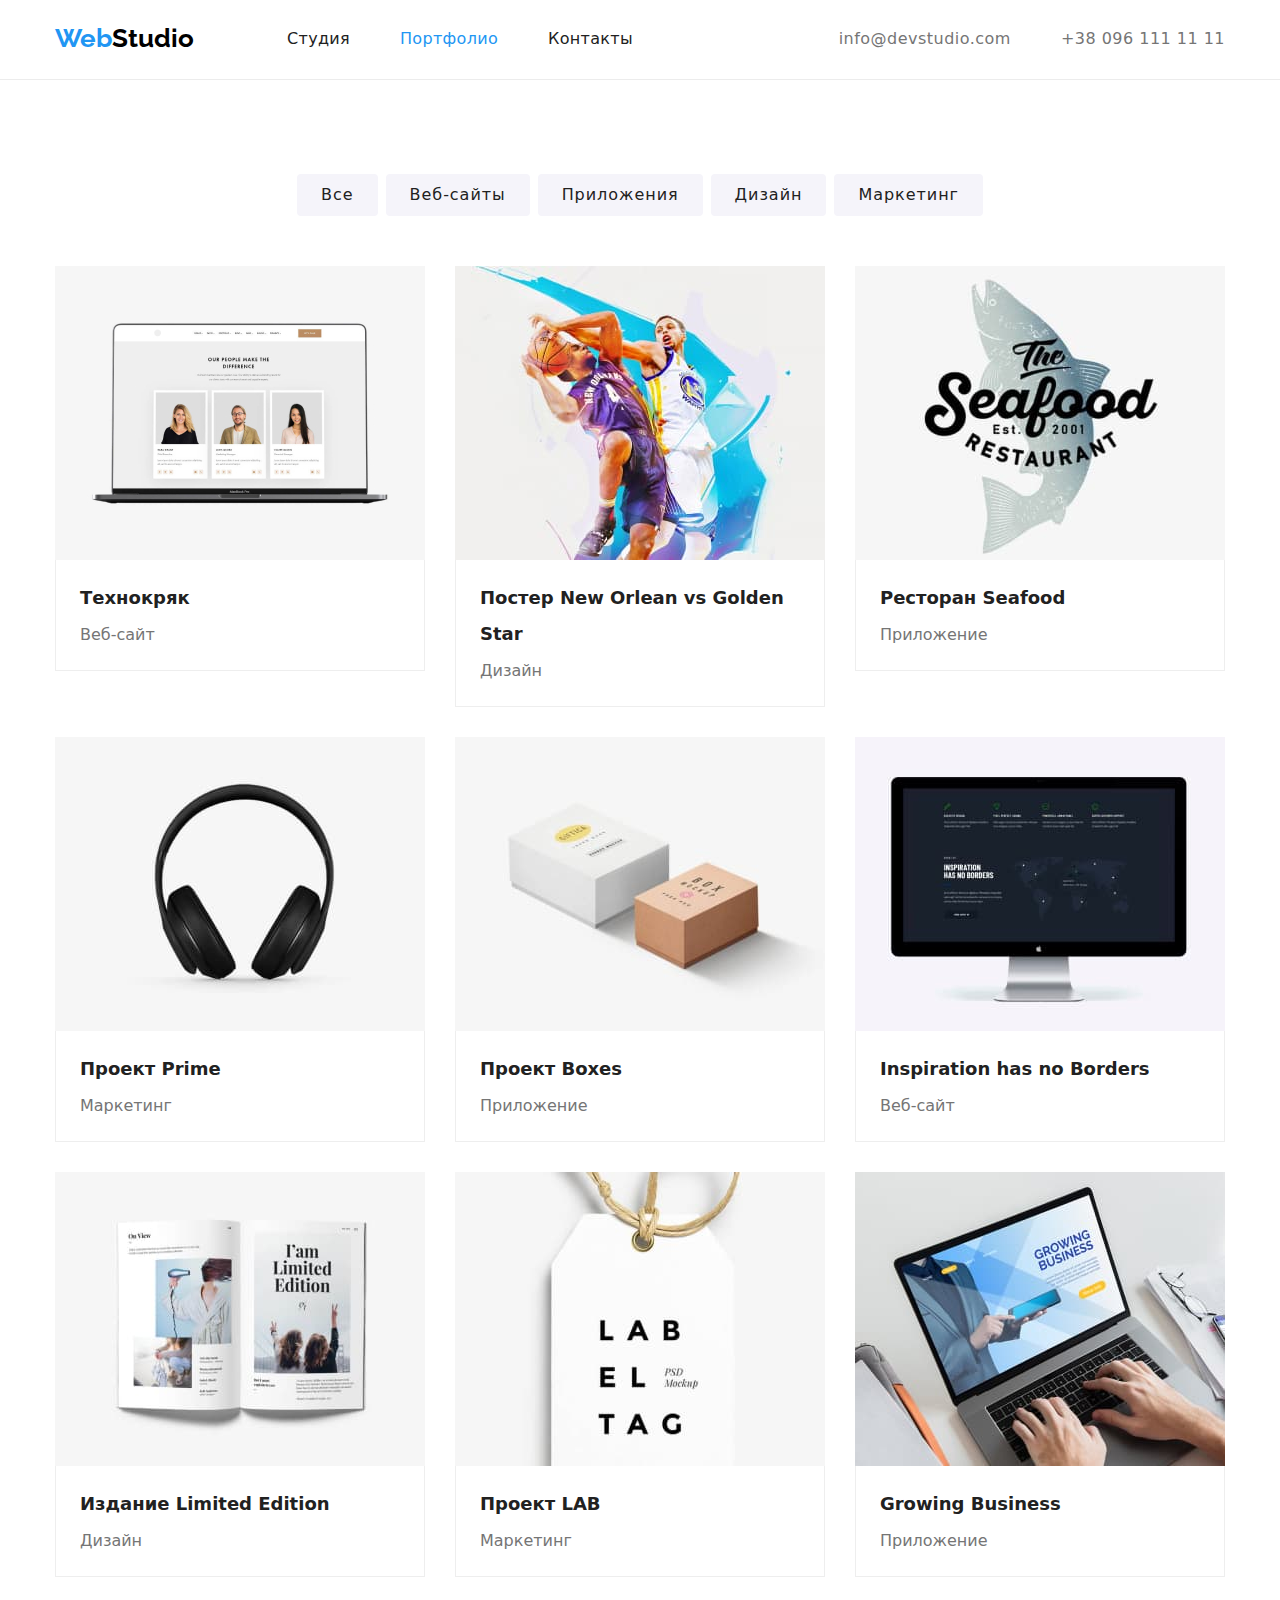
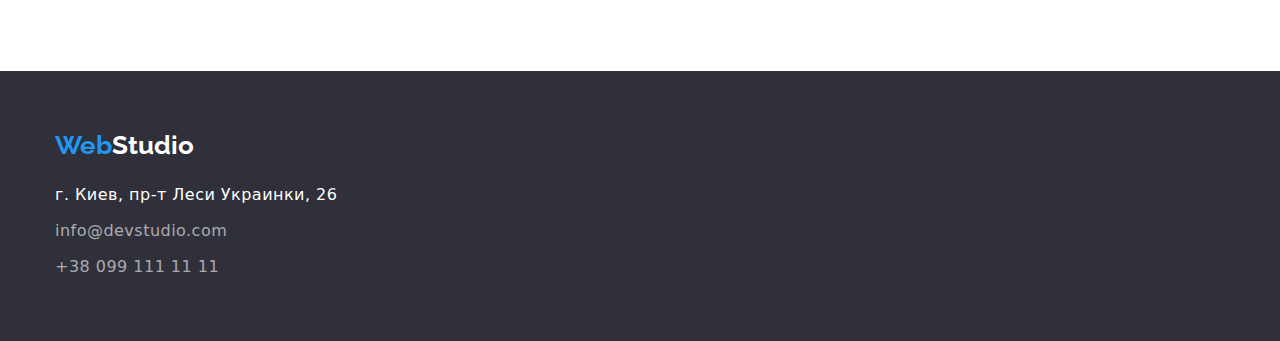
==== portfolio.html @ e512250d "Copy from hw3" ====
<!DOCTYPE html>
<html lang="en">
    <head>
        <meta charset="UTF-8">
        <meta http-equiv="X-UA-Compatible" content="IE=edge">
        <meta name="viewport" content="width=device-width, initial-scale=1.0">
        <title>Document</title>
        <link rel="stylesheet"
            href="https://cdnjs.cloudflare.com/ajax/libs/modern-normalize/1.1.0/modern-normalize.min.css">
        <link rel="preconnect" href="https://fonts.googleapis.com">
        <link rel="preconnect" href="https://fonts.gstatic.com" crossorigin>
        <link
            href="https://fonts.googleapis.com/css2?family=Raleway:wght@700&family=Roboto:wght@400;500;700;900&display=swap"
            rel="stylesheet">
        <link rel="stylesheet" href="./css/styles.css">
    </head>
    <body class="page">

        <header class="header">
            <div class="container header-container">
                <nav class="site-nav header-wrap">
                    <a class="link logo" href=""> <span class="web">Web</span>Studio</a>
                    <ul class="header-list list">
                        <li class="header-item"> <a class="header-link link"
                                href="./index.html">Студия</a></li>
                        <li class="header-item"> <a class="header-link link
                                current-page-link"
                                href=""> Портфолио</a></li>
                        <li class="header-item"> <a class="header-link link"
                                href=""> Контакты</a></li>
                    </ul>
                </nav>
                <ul class="list contacts-nav">
                    <li class="contacts-item"> <a class="contacts-link link"
                            href="mailto:info@devstudio.com">info@devstudio.com</a></li>
                    <li class="contacts-item"> <a class="contacts-link link"
                            href="tel:+380961111111">+38
                            096
                            111 11 11</a></li>
                </ul>
            </div>
        </header>
        <main>
            <section class="section">
                <div class="container">
                    <h1 class="visually-hidden">Проекты</h1>
                    <ul class="list projects-list">
                        <li class="item projects-item">
                            <button type="button" class="button
                                projects-button">Все</button></li>
                        <li class="item projects-item"><button type="button"
                                class="button projects-button">Веб-сайты</button></li>
                        <li class="item projects-item"><button type="button"
                                class="button projects-button">Приложения</button></li>
                        <li class="item projects-item"><button type="button"
                                class="button projects-button"> Дизайн</button></li>
                        <li class="item projects-item"><button type="button"
                                class="button projects-button">Маркетинг</button></li>
                    </ul>
                    <ul class="list projects-wrap">
                        <li class="item projects-item-wrap">
                            <a href="" class="link">
                                <img
                                    src="./images/project1.jpg" alt="Сайт
                                    Технокряк" width="370">
                                <div class="projects-content">
                                    <h2 class="projects-name-link
                                        section-subtitle">Технокряк</h2>
                                    <p class="projects-type-link subtitle-text">Веб-сайт</p>
                                </div>
                            </a>

                        </li>
                        <li class="item projects-item-wrap">
                            <a href="" class="link">
                                <img
                                    src="./images/project2.jpg" alt="Дизайн
                                    Постер
                                    New Orlean vs
                                    Golden Star" width="370">
                                <div class="projects-content">
                                    <h2 class="projects-name-link
                                        section-subtitle">Постер
                                        New Orlean vs
                                        Golden Star</h2>
                                    <p class="projects-type-link subtitle-text">Дизайн</p>
                                </div>
                            </a>
                        </li>
                        <li class="item projects-item-wrap">
                            <a href="" class="link"><img
                                    src="./images/project3.jpg" alt="Ресторан
                                    Seafood" width="370">
                                <div class="projects-content">
                                    <h2 class="projects-name-link
                                        section-subtitle">Ресторан
                                        Seafood</h2>
                                    <p class="projects-type-link subtitle-text">Приложение</p>
                                </div>
                            </a>
                        </li>
                        <li class="item projects-item-wrap">
                            <a href="" class="link"><img
                                    src="./images/project4.jpg" alt="Наушники,
                                    проект Prime" width="370">
                                <div class="projects-content">
                                    <h2 class="projects-name-link
                                        section-subtitle">Проект
                                        Prime</h2>
                                    <p class="projects-type-link subtitle-text">Маркетинг</p>
                                </div>
                            </a>
                        </li>
                        <li class="item projects-item-wrap">
                            <a href="" class="link"><img
                                    src="./images/project5.jpg" alt="Boxes"
                                    width="370">
                                <div class="projects-content">
                                    <h2 class="projects-name-link
                                        section-subtitle">Проект
                                        Boxes</h2>
                                    <p class="projects-type-link subtitle-text">Приложение</p>
                                </div>
                            </a>
                        </li>
                        <li class="item projects-item-wrap">
                            <a href="" class="link">
                                <img
                                    src="./images/project6.jpg" alt="сайт
                                    Inspiration has no
                                    Borders" width="370">
                                <div class="projects-content">
                                    <h2 class="projects-name-link
                                        section-subtitle">Inspiration
                                        has no
                                        Borders</h2>
                                    <p class="projects-type-link subtitle-text">Веб-сайт</p>
                                </div>
                            </a>
                        </li>
                        <li class="item projects-item-wrap">
                            <a href="" class="link">
                                <img
                                    src="./images/project7.jpg" alt="Издание
                                    Limited
                                    Edition" width="370">
                                <div class="projects-content">
                                    <h2 class="projects-name-link
                                        section-subtitle">Издание
                                        Limited
                                        Edition</h2>
                                    <p class="projects-type-link subtitle-text">Дизайн</p>
                                </div>
                            </a>
                        </li>
                        <li class="item projects-item-wrap">
                            <a href="" class="link">
                                <img
                                    src="./images/project8.jpg" alt="Lab El Tag
                                    mock
                                    up" width="370">
                                <div class="projects-content">
                                    <h2 class="projects-name-link
                                        section-subtitle">Проект
                                        LAB</h2>
                                    <p class="projects-type-link subtitle-text">Маркетинг</p>
                                </div>
                            </a>
                        </li>
                        <li class="item projects-item-wrap">
                            <a href="" class="link">
                                <img
                                    src="./images/project9.jpg" alt="Приложение
                                    Growing Business" width="370">
                                <div class="projects-content">
                                    <h2 class="projects-name-link
                                        section-subtitle">Growing
                                        Business</h2>
                                    <p class="projects-type-link subtitle-text">Приложение</p>
                                </div>

                            </a>
                        </li>
                    </ul>
                </div>
            </section>
        </main>
        <footer class="footer">
            <div class="container">
                <a class="logo logo-white" href=""> <span class="web">Web</span>Studio</a>
                <address class="address">
                    <ul class="list footer-list">
                        <li class="address-item"> <a class="link contacts-link
                                address-link"
                                href="https://www.google.com/maps/place/%D0%B1%D1%83%D0%BB.+%D0%9B%D0%B5%D1%81%D0%B8+%D0%A3%D0%BA%D1%80%D0%B0%D0%B8%D0%BD%D0%BA%D0%B8,+26,+%D0%9A%D0%B8%D0%B5%D0%B2,+02000/@50.4265807,30.5361971,17z/data=!3m1!4b1!4m5!3m4!1s0x40d4cf0e033ecbe9:0x57a4dffefec77da0!8m2!3d50.4265807!4d30.5383859">г.
                                Киев,
                                пр-т Леси
                                Украинки, 26</a></li>
                        <li class="address-item"><a class="contacts-link-white
                                contacts-link link"
                                href="mailto:info@devstudio.com">info@devstudio.com</a></li>
                        <li><a class="contacts-link-white
                                contacts-link link"
                                href="tel:+380991111111">+38
                                099 111
                                11 11</a></li>
                    </ul>
                </address>
            </div>
        </footer>
    </body>
</html>
---- css/styles.css ----
/* осовной цвет текста #212121;
    акцент #2196F3;
    цвет текста-2  #757575;
    белый #FFFFFF;
 */
:root {
  --primary-text-color: #212121;
  --secondary-text-color: #757575;
  --btn-color: #ffffff;
  --accent-color: #2196f3;
  --background-section-color: #2f303a;
}

.body {
  font-family: "Roboto", sans-serif;
  letter-spacing: 0.03em;
  font-size: 14px;
  color: var(--primary-text-color);
}

p,
h1,
h2,
h3,
h4,
h5,
h6 {
  margin: 0;
}

ul,
p {
  margin: 0;
  padding: 0;
}

img {
  display: block;
}

.container {
  width: 1200px;
  padding-right: 15px;
  padding-left: 15px;
  margin: 0 auto;
}

.list {
  list-style: none;
}

.link {
  text-decoration: none;
}

.button {
  padding: 10px 32px;

  color: var(--btn-color);
  background-color: var(--accent-color);
  border-color: transparent;
  border-radius: 4px;
  font-family: inherit;
  font-weight: 700;
  font-size: 16px;
  line-height: 1.87;
  letter-spacing: 0.06em;
  cursor: pointer;
}

.button:hover,
.button:focus {
  color: #188ce8;
  background-color: #fff;
  box-shadow: 0px 4px 4px rgba(0, 0, 0, 0.15);
}

.visually-hidden {
  position: absolute;
  white-space: nowrap;
  width: 1px;
  height: 1px;
  overflow: hidden;
  border: 0;
  padding: 0;
  clip: rect(0 0 0 0);
  clip-path: inset(50%);
  margin: -1px;
}

/* HEADER */
.header {
  padding-top: 24px;
  padding-bottom: 25px;

  border-bottom: 1px solid #ececec;
}

.header-container {
  display: flex;
  align-items: center;
}

.header-wrap {
  display: flex;
  align-items: center;
}

.header-list {
  display: flex;
}
.header-item:not(:last-child) {
  margin-right: 50px;
}

/* Logo */
.logo {
  margin-right: 93px;

  color: #000000;
  font-family: Raleway, sans-serif;
  font-weight: 700;
  font-size: 26px;
}

.web {
  color: var(--accent-color);
}

/* Site Nav */
.site-nav {
  display: flex;
  align-items: center;
}

.header-link {
  color: var(--primary-text-color);
  font-weight: 500;
  line-height: 1.14;
  letter-spacing: 0.02em;
}

.header-link:hover,
.header-link:focus {
  color: var(--accent-color);
}

/* Contacts Nav */
.contacts-nav {
  display: flex;
  margin-left: auto;
}

.contacts-link {
  color: var(--secondary-text-color);
  font-weight: 500;
  line-height: 1.71;
  letter-spacing: 0.03em;
}

.contacts-item + .contacts-item {
  margin-left: 50px;
}

.contacts-link:hover,
.contacts-link:focus {
  color: var(--accent-color);
}

/* Hero */
.hero {
  padding-top: 200px;
  padding-bottom: 200px;

  background-color: var(--background-section-color);
  text-align: center;
}

.hero-title {
  width: 696px;
  margin-left: auto;
  margin-right: auto;
  margin-bottom: 30px;

  color: #ffffff;
  font-weight: 900;
  font-size: 44px;
  line-height: 1.36;
  text-align: center;
  letter-spacing: 0.06em;
  text-transform: uppercase;
}

.hero-btn {
  padding-top: 30px;
}

/* section */
.section {
  padding-bottom: 94px;
  padding-top: 94px;
}

.section-title {
  font-weight: 700;
  font-size: 36px;
  line-height: 1.16;
  text-align: center;
}

.section-subtitle {
  margin-bottom: 10px;

  font-weight: 700;
  line-height: 1.16;
}
.subtitle-text {
  font-size: 14px;
  line-height: 1.71;
  color: var(--secondary-text-color);
}

/* FEATURES */
.features {
  padding-top: 0;
}

.features-title {
  margin-bottom: 50px;
}

.features-wrap {
  display: flex;
}

.features-item {
  width: calc((100% - 90px) / 3);
}

.features-item:not(:last-child) {
  margin-right: 30px;
}

/* ADVANTAGES */

.advantages-descr {
  font-size: 14px;
  text-transform: uppercase;
}

.advantages-list {
  display: flex;
}

.advantages-item {
  width: calc((100% - 120px) / 4);
}

.advantages-item:not(:last-child) {
  margin-right: 30px;
}

/* TEAM */

.team {
  background-color: #f5f4fa;
}
.team-wrap {
  display: flex;
}

.team-item {
  width: calc((100% - 120px) / 4);
}

.team-item:not(:last-child) {
  margin-right: 30px;
}

.team-title {
  margin-bottom: 50px;
}

.team-container {
  padding-top: 30px;
  padding-bottom: 30px;

  background-color: #fff;
  text-align: center;
  box-shadow: 0px 1px 3px rgba(0, 0, 0, 0.12), 0px 1px 1px rgba(0, 0, 0, 0.14),
    0px 2px 1px rgba(0, 0, 0, 0.2);
  border-radius: 0px 0px 4px 4px;
}

.team-member-name {
  font-size: 16px;
}

.team-member-pos {
  font-size: 16px;
}

/* Footer */
.footer {
  padding-top: 60px;
  padding-bottom: 60px;

  background-color: var(--background-section-color);
  color: #ffffff;
}

.logo-white {
  display: inline-block;
  margin-bottom: 20px;
  margin-right: 0;

  color: #ffffff;
  text-decoration: none;
}

.address {
  font-style: normal;
}
.address-link {
  color: #ffffff;
}

.contacts-link-white {
  color: rgba(255, 255, 255, 0.6);
}

.address-item {
  margin-bottom: 9px;
}

/* Projects */
.current-page-link {
  color: var(--accent-color);
}

.projects-list {
  display: flex;
  justify-content: center;
  margin-bottom: 50px;
}

.projects-item + .projects-item {
  margin-left: 8px;
}

.projects-button {
  padding: 6px 22px;

  background-color: #f5f4fa;
  color: var(--primary-text-color);
  font-weight: 500;
  line-height: 1.63;
  border-radius: 4px;
}

.projects-button:hover,
.projects-button:focus {
  background-color: var(--accent-color);
  color: var(--btn-color);
}

.projects-name-link {
  margin-bottom: 4px;

  font-size: 18px;
  line-height: 2;
  color: var(--primary-text-color);
}

.projects-type-link {
  font-size: 16px;
  line-height: 1.87;
  color: var(--secondary-text-color);
}

.projects-wrap {
  display: flex;
  flex-wrap: wrap;
  margin: -15px;
}

.projects-item-wrap {
  width: calc((100% - 90px) / 3);
  margin: 15px;
}

.projects-content {
  padding: 20px 24px;

  border: 1px solid #eeeeee;
  border-top: none;
}
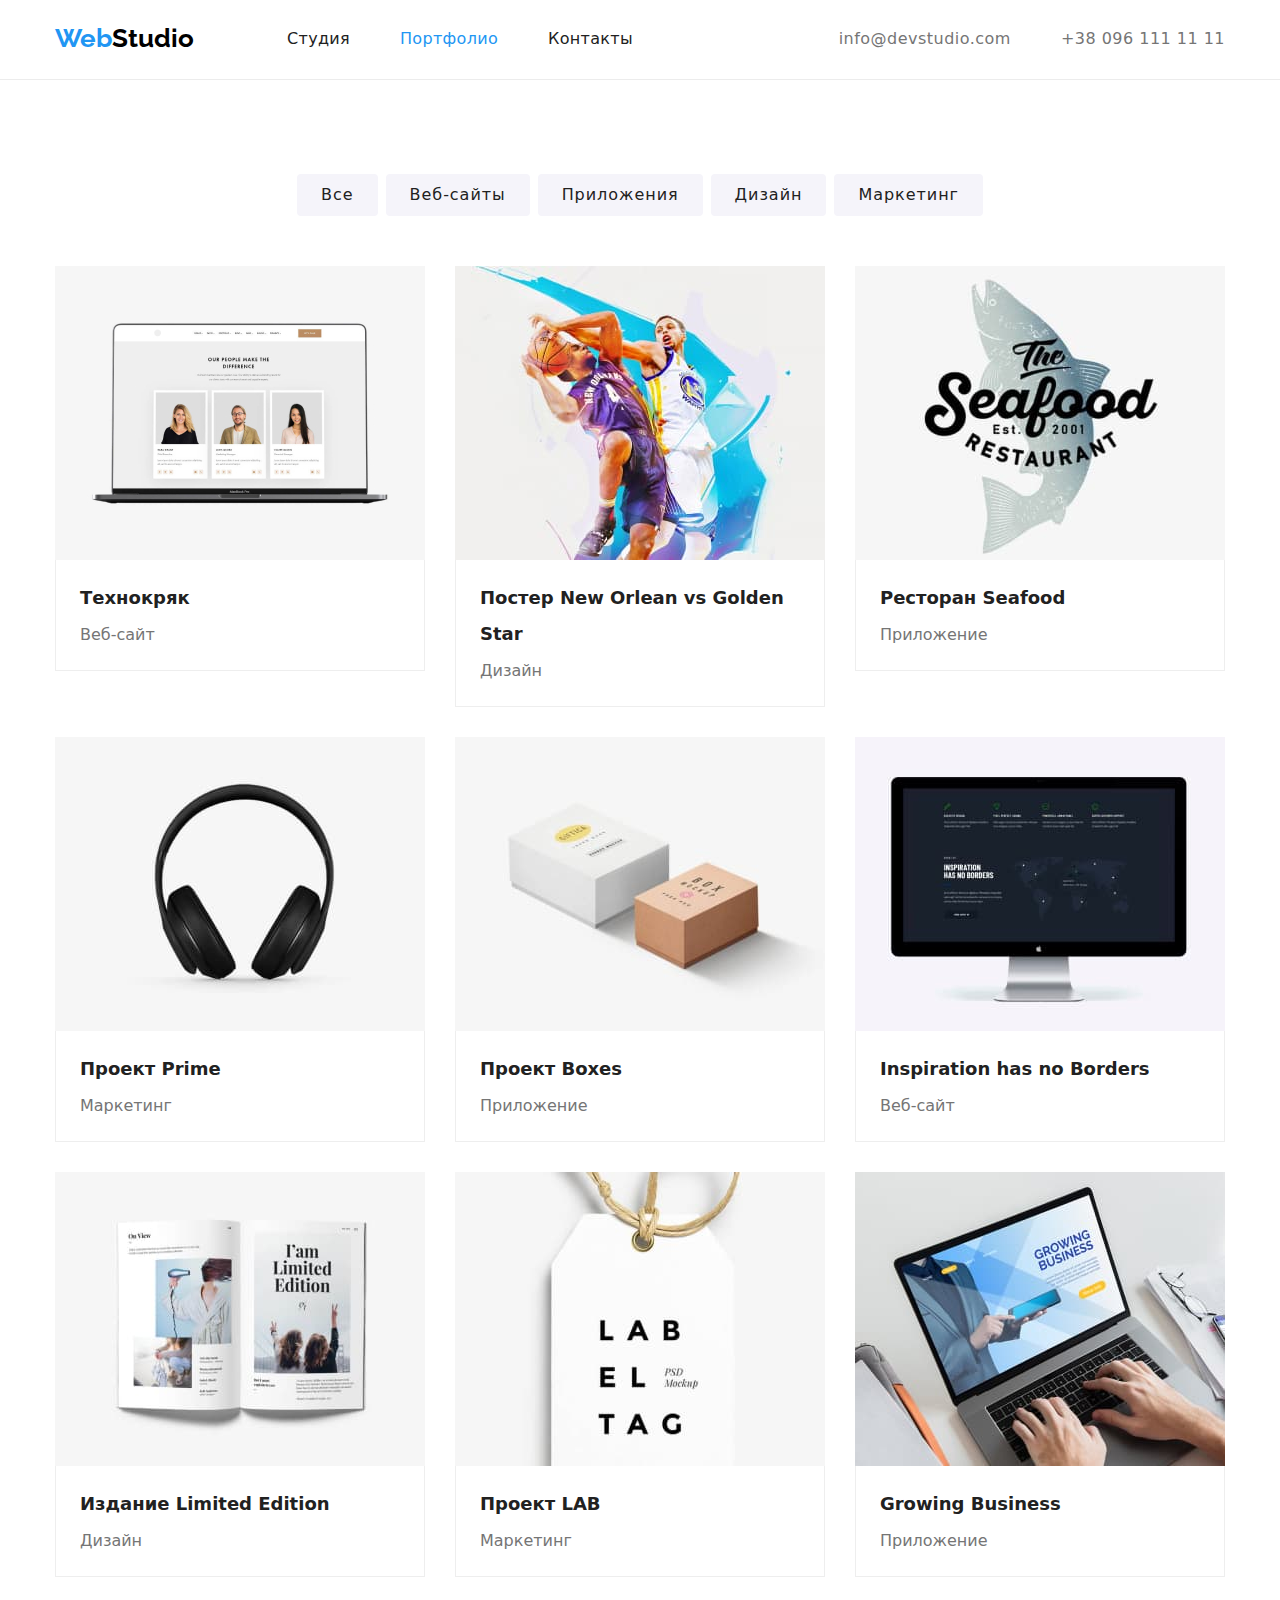
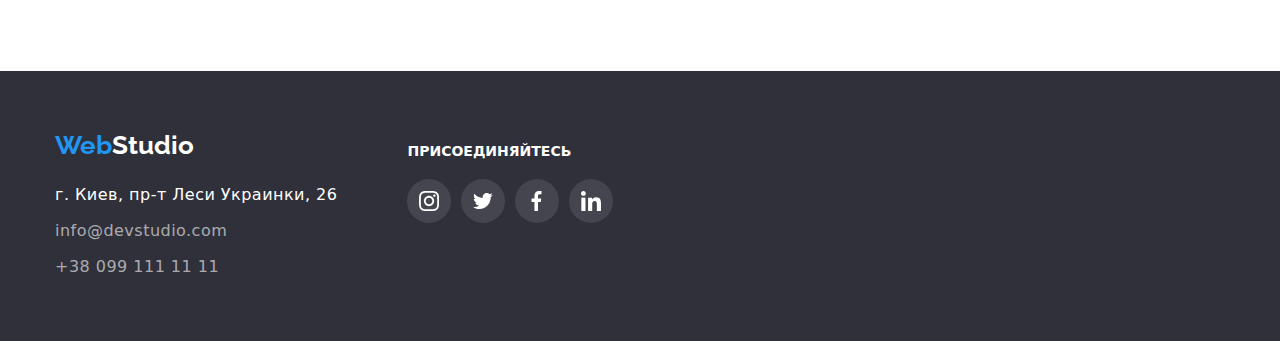
==== commit 4319d52a: "background color (hero), some svg added" ====
--- a/portfolio.html
+++ b/portfolio.html
@@ -186,7 +186,8 @@
             </section>
         </main>
         <footer class="footer">
-            <div class="container">
+            <div class="container footer-wrap">
+                <div class="contact-us-footer">
                 <a class="logo logo-white" href=""> <span class="web">Web</span>Studio</a>
                 <address class="address">
                     <ul class="list footer-list">
@@ -206,6 +207,48 @@
                                 11 11</a></li>
                     </ul>
                 </address>
+                </div>
+                <div class="join-us">
+                    <h2 class="join-us-title">присоединяйтесь</h2>
+                    <ul class="list footer-social-list">
+                        <li class="item footer-social-item"> <a class="link
+                                join-us-link"
+                                href="https://www.instagram.com">
+                                <svg class="footer-social-icon" width="20"
+                                    height="20">
+                                    <use
+                                        href="./images/icons.svg#icon-instagram-icon"></use>
+                                </svg>
+                            </a></li>
+                        <li class="item footer-social-item"> <a class="link
+                                join-us-link"
+                                href="https://www.twitter.com">
+                                <svg class="footer-social-icon" width="20"
+                                    height="20">
+                                    <use
+                                        href="./images/icons.svg#icon-twitter-icon"></use>
+                                </svg>
+                            </a></li>
+                        <li class="item footer-social-item"> <a class="link
+                            join-us-link"
+                            href="https://www.facebook.com">
+                            <svg class="footer-social-icon" width="20"
+                                height="20">
+                                <use
+                                    href="./images/icons.svg#icon-facebook-footer"></use>
+                            </svg>
+                        </a></a></li>
+                        <li class="item footer-social-item"> <a class="link
+                            join-us-link"
+                            href="https://www.linkedin.com">
+                            <svg class="footer-social-icon" width="20"
+                                height="20">
+                                <use
+                                    href="./images/icons.svg#icon-linkedin-icon"></use>
+                            </svg>
+                        </a></li>
+                    </ul>
+                </div>
             </div>
         </footer>
     </body>
--- a/css/styles.css
+++ b/css/styles.css
@@ -171,8 +171,21 @@
 .hero {
   padding-top: 200px;
   padding-bottom: 200px;
-
-  background-color: var(--background-section-color);
+  max-width: 1600px;
+  height: 600px;
+  margin-right: auto;
+  margin-left: auto;
+
+  background-image: linear-gradient(
+      to right,
+      rgba(47, 48, 58, 0.4),
+      rgba(47, 48, 58, 0.4)
+    ),
+    url(../images/hero-img.jpg);
+  background-size: cover;
+  background-position: center;
+  background-repeat: no-repeat;
+
   text-align: center;
 }
 
@@ -220,6 +233,50 @@
   color: var(--secondary-text-color);
 }
 
+/* ADVANTAGES */
+
+.advantages-descr {
+  font-size: 14px;
+  text-transform: uppercase;
+}
+
+.advantages-list {
+  display: flex;
+}
+
+.advantages-item {
+  width: calc((100% - 60px) / 3);
+}
+
+.advantages-item:not(:last-child) {
+  margin-right: 30px;
+}
+
+.advantages-item::before {
+  display: inline-block;
+  content: "";
+  width: 270px;
+  height: 120px;
+  border-radius: 4px;
+  background-color: #f5f4fa;
+  background-position: center;
+  background-repeat: no-repeat;
+  margin-bottom: 30px;
+}
+.advantages-item:nth-child(1)::before {
+  background-image: url(../images/advantages1.png);
+}
+
+.advantages-item:nth-child(2)::before {
+  background-image: url(../images/advantages2.png);
+}
+.advantages-item:nth-child(3)::before {
+  background-image: url(../images/advantages3.png);
+}
+.advantages-item:nth-child(4)::before {
+  background-image: url(../images/advantages4.png);
+}
+
 /* FEATURES */
 .features {
   padding-top: 0;
@@ -234,32 +291,13 @@
 }
 
 .features-item {
-  width: calc((100% - 90px) / 3);
+  width: calc((100% - 60px) / 3);
 }
 
 .features-item:not(:last-child) {
   margin-right: 30px;
 }
 
-/* ADVANTAGES */
-
-.advantages-descr {
-  font-size: 14px;
-  text-transform: uppercase;
-}
-
-.advantages-list {
-  display: flex;
-}
-
-.advantages-item {
-  width: calc((100% - 120px) / 4);
-}
-
-.advantages-item:not(:last-child) {
-  margin-right: 30px;
-}
-
 /* TEAM */
 
 .team {
@@ -270,7 +308,7 @@
 }
 
 .team-item {
-  width: calc((100% - 120px) / 4);
+  width: calc((100% - 90px) / 4);
 }
 
 .team-item:not(:last-child) {
@@ -333,6 +371,82 @@
   margin-bottom: 9px;
 }
 
+.join-us-title {
+  padding-top: 12px;
+  margin-bottom: 20px;
+
+  text-transform: uppercase;
+  color: #ffffff;
+  font-size: 14px;
+  font-weight: 700;
+}
+
+.footer-social-list {
+    display: flex;
+    justify-content: center;
+}
+
+.join-us-link {
+    display: flex;
+    justify-content: center;
+    align-items: center;
+
+    width: 44px;
+    height: 44px;
+    background-color: rgba(255, 255, 255, 0.1);
+    border-radius: 50%;
+}
+
+.footer-social-item + .footer-social-item {
+  margin-left: 10px;
+}
+
+.footer-social-icon {
+    fill: #ffffff;
+}
+
+
+
+/* .footer-social-item:nth-child(1) {
+  background-image: url(../images/instagram-footer.png);
+  background-repeat: no-repeat;
+  background-position: center;
+}
+.footer-social-item:nth-child(2) {
+  background-image: url(../images/twitter-footer.png);
+  background-repeat: no-repeat;
+  background-position: center;
+}
+.footer-social-item:nth-child(3) {
+  background-image: url(../images/facebook-footer.png);
+  background-repeat: no-repeat;
+  background-position: center;
+}
+.footer-social-item:nth-child(4) {
+  margin-right: 0;
+
+  background-image: url(../images/linkedin-footer.png);
+  background-repeat: no-repeat;
+  background-position: center;
+}
+
+.footer-social-item:hover,
+.footer-social-item:focus {
+  background-color: var(--accent-color);
+} */
+
+.footer-wrap {
+  display: flex;
+}
+
+.contact-us-footer {
+  margin-right: 70px;
+}
+
+.join-us-link {
+  cursor: pointer;
+}
+
 /* Projects */
 .current-page-link {
   color: var(--accent-color);
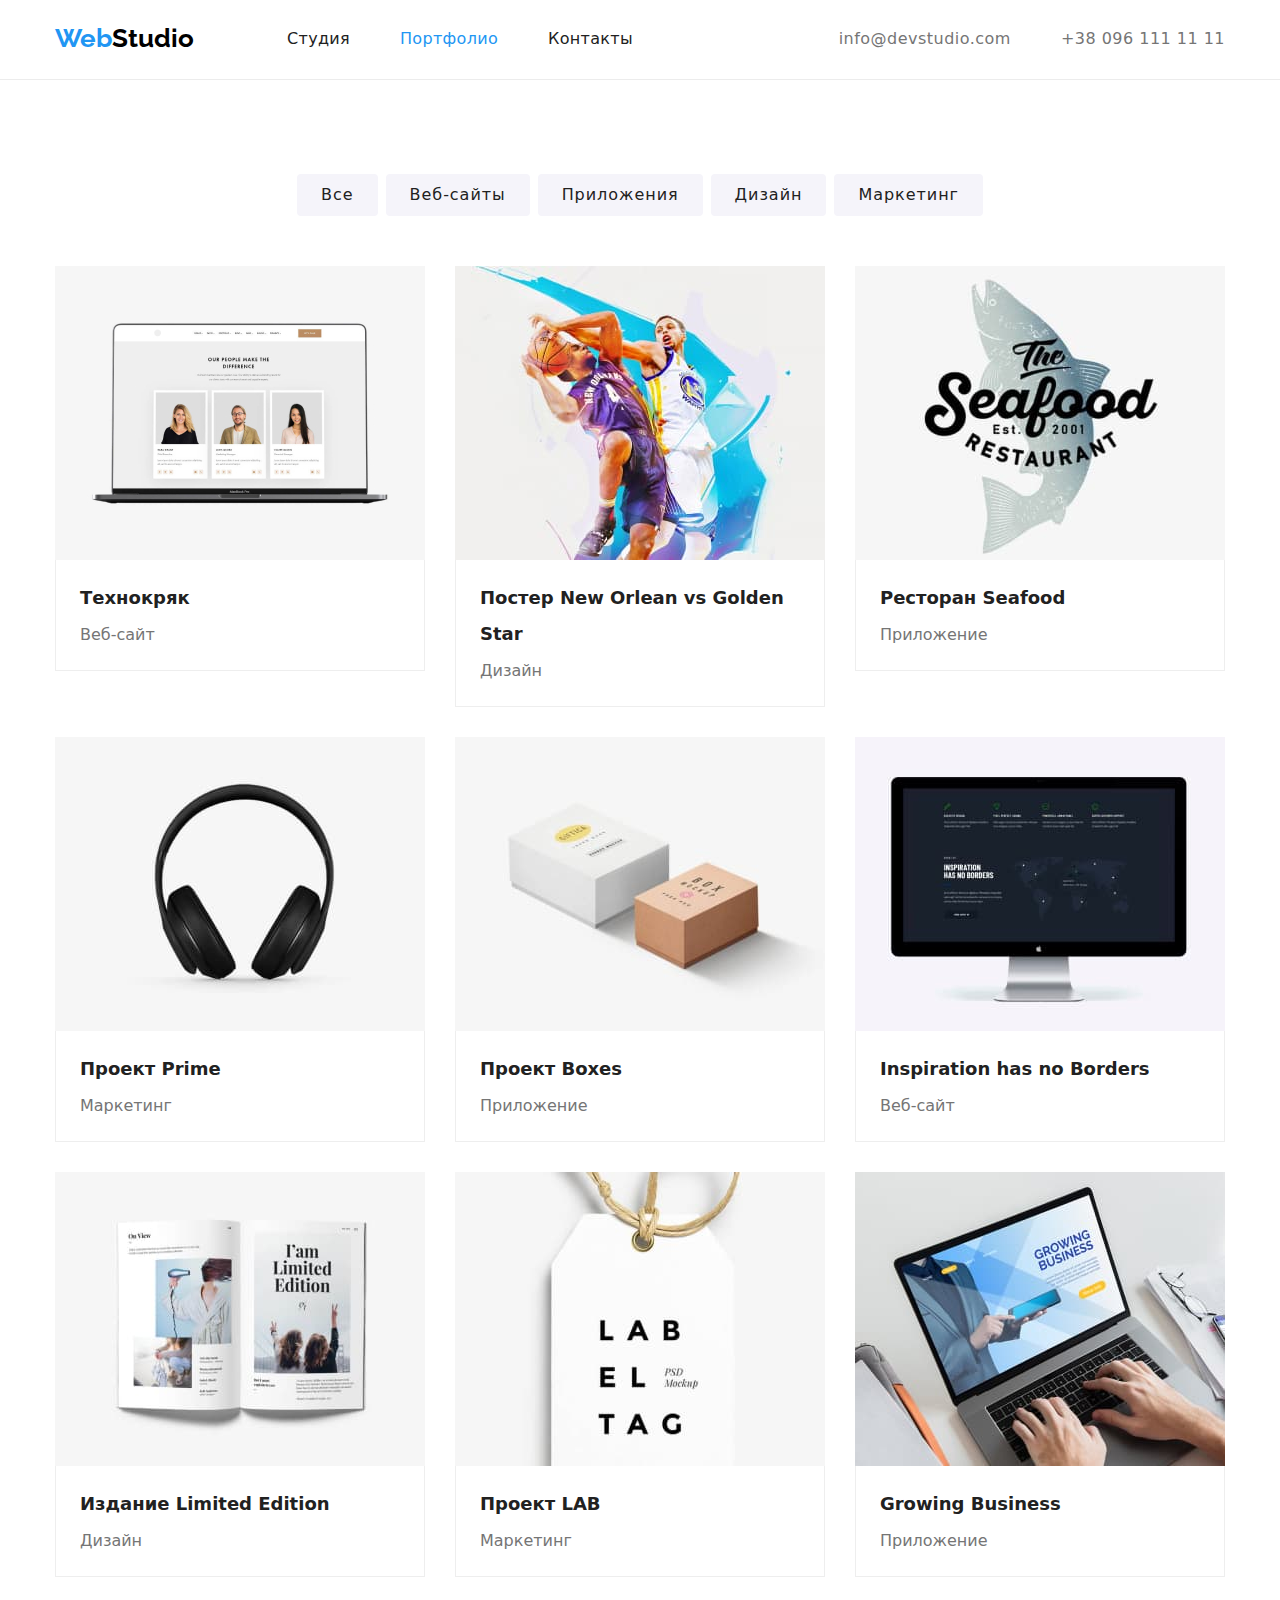
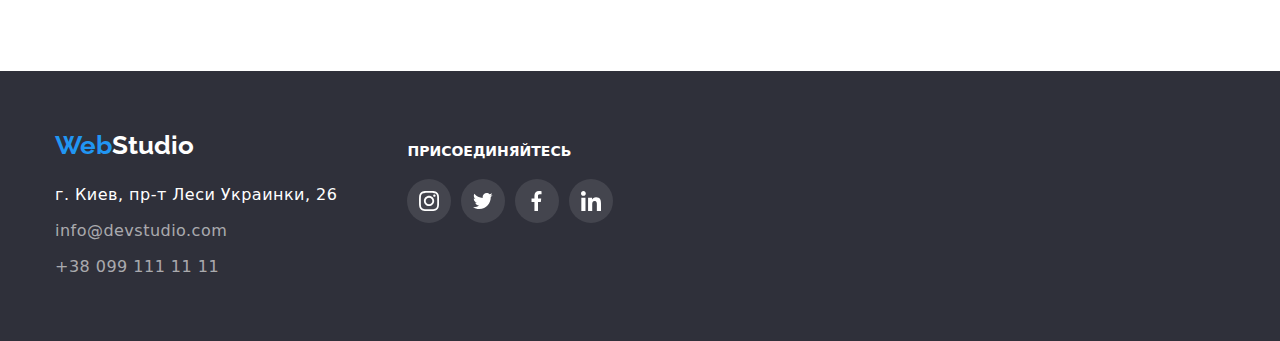
==== commit 7c16ada2: "final project" ====
--- a/portfolio.html
+++ b/portfolio.html
@@ -235,7 +235,7 @@
                             <svg class="footer-social-icon" width="20"
                                 height="20">
                                 <use
-                                    href="./images/icons.svg#icon-facebook-footer"></use>
+                                    href="./images/icons.svg#icon-facebook-icon"></use>
                             </svg>
                         </a></a></li>
                         <li class="item footer-social-item"> <a class="link
--- a/css/styles.css
+++ b/css/styles.css
@@ -152,6 +152,9 @@
 }
 
 .contacts-link {
+  display: flex;
+  align-items: center;
+
   color: var(--secondary-text-color);
   font-weight: 500;
   line-height: 1.71;
@@ -165,6 +168,11 @@
 .contacts-link:hover,
 .contacts-link:focus {
   color: var(--accent-color);
+}
+
+.contacts-icon {
+    margin-right: 10px;
+    fill: currentColor;
 }
 
 /* Hero */
@@ -219,6 +227,7 @@
   font-size: 36px;
   line-height: 1.16;
   text-align: center;
+  margin-bottom: 50px;
 }
 
 .section-subtitle {
@@ -252,29 +261,15 @@
   margin-right: 30px;
 }
 
-.advantages-item::before {
-  display: inline-block;
-  content: "";
-  width: 270px;
-  height: 120px;
-  border-radius: 4px;
-  background-color: #f5f4fa;
-  background-position: center;
-  background-repeat: no-repeat;
-  margin-bottom: 30px;
-}
-.advantages-item:nth-child(1)::before {
-  background-image: url(../images/advantages1.png);
-}
-
-.advantages-item:nth-child(2)::before {
-  background-image: url(../images/advantages2.png);
-}
-.advantages-item:nth-child(3)::before {
-  background-image: url(../images/advantages3.png);
-}
-.advantages-item:nth-child(4)::before {
-  background-image: url(../images/advantages4.png);
+.advantages-wrap {
+    width: 270px;
+    height: 120px;
+    background-color: #F5F4FA;
+    border-radius: 4px;
+    display: flex;
+    justify-content: center;
+    align-items: center;
+    margin-bottom: 30px;
 }
 
 /* FEATURES */
@@ -282,10 +277,6 @@
   padding-top: 0;
 }
 
-.features-title {
-  margin-bottom: 50px;
-}
-
 .features-wrap {
   display: flex;
 }
@@ -313,10 +304,6 @@
 
 .team-item:not(:last-child) {
   margin-right: 30px;
-}
-
-.team-title {
-  margin-bottom: 50px;
 }
 
 .team-container {
@@ -338,6 +325,70 @@
   font-size: 16px;
 }
 
+.team-social-list {
+    display: flex;
+    justify-content: center;
+    align-items: center;
+    margin-top: 16px;
+}
+
+.team-social-link {
+    display: flex;
+    justify-content: center;
+    align-items: center;
+    width: 44px;
+    height: 44px;
+    border-radius: 50%;
+    background-color: #ffffff;
+}  
+.team-social-link:hover, .team-social-link:focus {
+background-color: var(--accent-color);
+}
+
+.team-social-link:hover .team-social-icon, .team-social-link:focus .team-social-icon {
+    fill: #fff;  
+}
+
+.team-social-item + .team-social-item {
+    margin-left: 10px;
+}
+
+.team-social-icon {
+    fill:#AFB1B8;
+}
+
+/* OUR CLIENTS */
+.our-clients-list {
+    display: flex;
+    justify-content: center;
+}
+.our-clients-link {
+    display: flex;
+    justify-content: center;
+    align-items: center;
+    width: 170px;
+    height: 92px;
+    border: 1px solid #AFB1B8;
+    border-radius: 4px;
+}
+
+.our-clients-link:hover,
+.our-clients-link:focus {
+    border: 1px solid var(--accent-color);
+}
+.our-clients-item + .our-clients-item {
+    margin-left: 30px;
+}
+
+.our-clients-icon {
+    fill: #AFB1B8;
+}
+
+.our-clients-icon:hover, 
+.our-clients-icon:focus {
+    fill: var(--accent-color);
+}
+
 /* Footer */
 .footer {
   padding-top: 60px;
@@ -404,36 +455,6 @@
 .footer-social-icon {
     fill: #ffffff;
 }
-
-
-
-/* .footer-social-item:nth-child(1) {
-  background-image: url(../images/instagram-footer.png);
-  background-repeat: no-repeat;
-  background-position: center;
-}
-.footer-social-item:nth-child(2) {
-  background-image: url(../images/twitter-footer.png);
-  background-repeat: no-repeat;
-  background-position: center;
-}
-.footer-social-item:nth-child(3) {
-  background-image: url(../images/facebook-footer.png);
-  background-repeat: no-repeat;
-  background-position: center;
-}
-.footer-social-item:nth-child(4) {
-  margin-right: 0;
-
-  background-image: url(../images/linkedin-footer.png);
-  background-repeat: no-repeat;
-  background-position: center;
-}
-
-.footer-social-item:hover,
-.footer-social-item:focus {
-  background-color: var(--accent-color);
-} */
 
 .footer-wrap {
   display: flex;
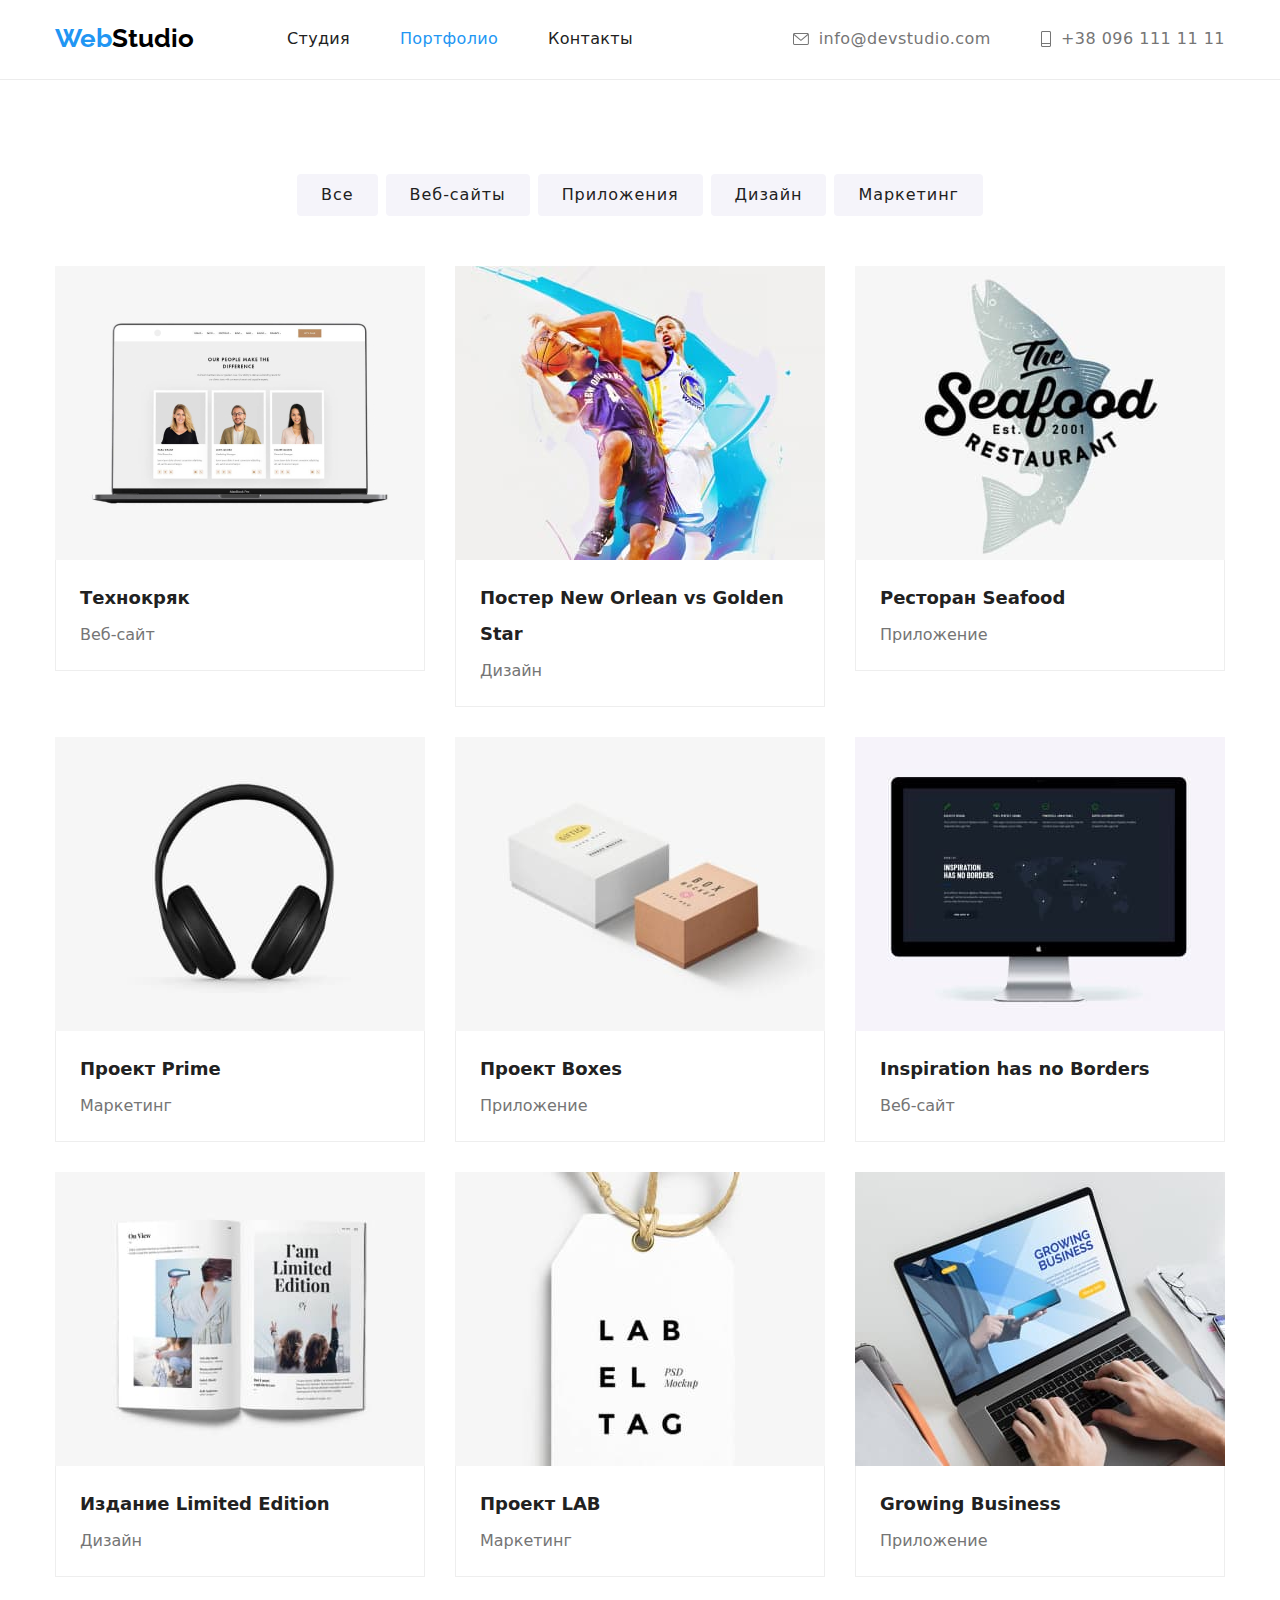
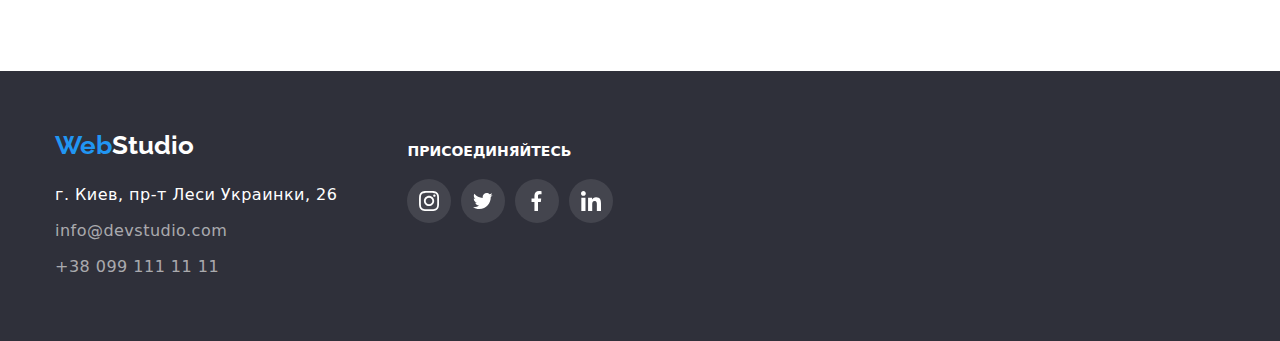
==== commit 211d2fe6: "last changes in portfolio" ====
--- a/portfolio.html
+++ b/portfolio.html
@@ -23,20 +23,29 @@
                     <ul class="header-list list">
                         <li class="header-item"> <a class="header-link link"
                                 href="./index.html">Студия</a></li>
-                        <li class="header-item"> <a class="header-link link
-                                current-page-link"
-                                href=""> Портфолио</a></li>
+                        <li class="header-item"> <a class="header-link link current-page-link"
+                                href="./portfolio.html"> Портфолио</a></li>
                         <li class="header-item"> <a class="header-link link"
                                 href=""> Контакты</a></li>
                     </ul>
                 </nav>
                 <ul class="list contacts-nav">
                     <li class="contacts-item"> <a class="contacts-link link"
-                            href="mailto:info@devstudio.com">info@devstudio.com</a></li>
+                            href="mailto:info@devstudio.com">
+                            <svg class="contacts-icon" width="16" height="12">
+                                <use href="./images/icons.svg#icon-envelope"></use>
+                            </svg>
+                            <span>info@devstudio.com</span>
+                        </a></li>
                     <li class="contacts-item"> <a class="contacts-link link"
-                            href="tel:+380961111111">+38
-                            096
-                            111 11 11</a></li>
+                            href="tel:+380961111111">
+                            <svg class="contacts-icon" width="10" height="16">
+                                <use href="./images/icons.svg#icon-phone"></use>
+                            </svg>
+                            <span>+38
+                                096
+                                111 11 11</span>
+                        </a></li>
                 </ul>
             </div>
         </header>
--- a/css/styles.css
+++ b/css/styles.css
@@ -184,6 +184,7 @@
   margin-right: auto;
   margin-left: auto;
 
+ background-color: gray;
   background-image: linear-gradient(
       to right,
       rgba(47, 48, 58, 0.4),
@@ -448,6 +449,10 @@
     border-radius: 50%;
 }
 
+.join-us-link:hover, .join-us-link:focus {
+    background-color: var(--accent-color);
+}
+
 .footer-social-item + .footer-social-item {
   margin-left: 10px;
 }
@@ -462,10 +467,6 @@
 
 .contact-us-footer {
   margin-right: 70px;
-}
-
-.join-us-link {
-  cursor: pointer;
 }
 
 /* Projects */
@@ -524,9 +525,15 @@
   margin: 15px;
 }
 
+.projects-item-wrap:hover, .projects-item-wrap:focus {
+    box-shadow: 0px 1px 1px rgba(0, 0, 0, 0.12), 0px 4px 4px rgba(0, 0, 0, 0.06), 1px 4px 6px rgba(0, 0, 0, 0.16);
+}
+
 .projects-content {
   padding: 20px 24px;
 
   border: 1px solid #eeeeee;
   border-top: none;
 }
+
+
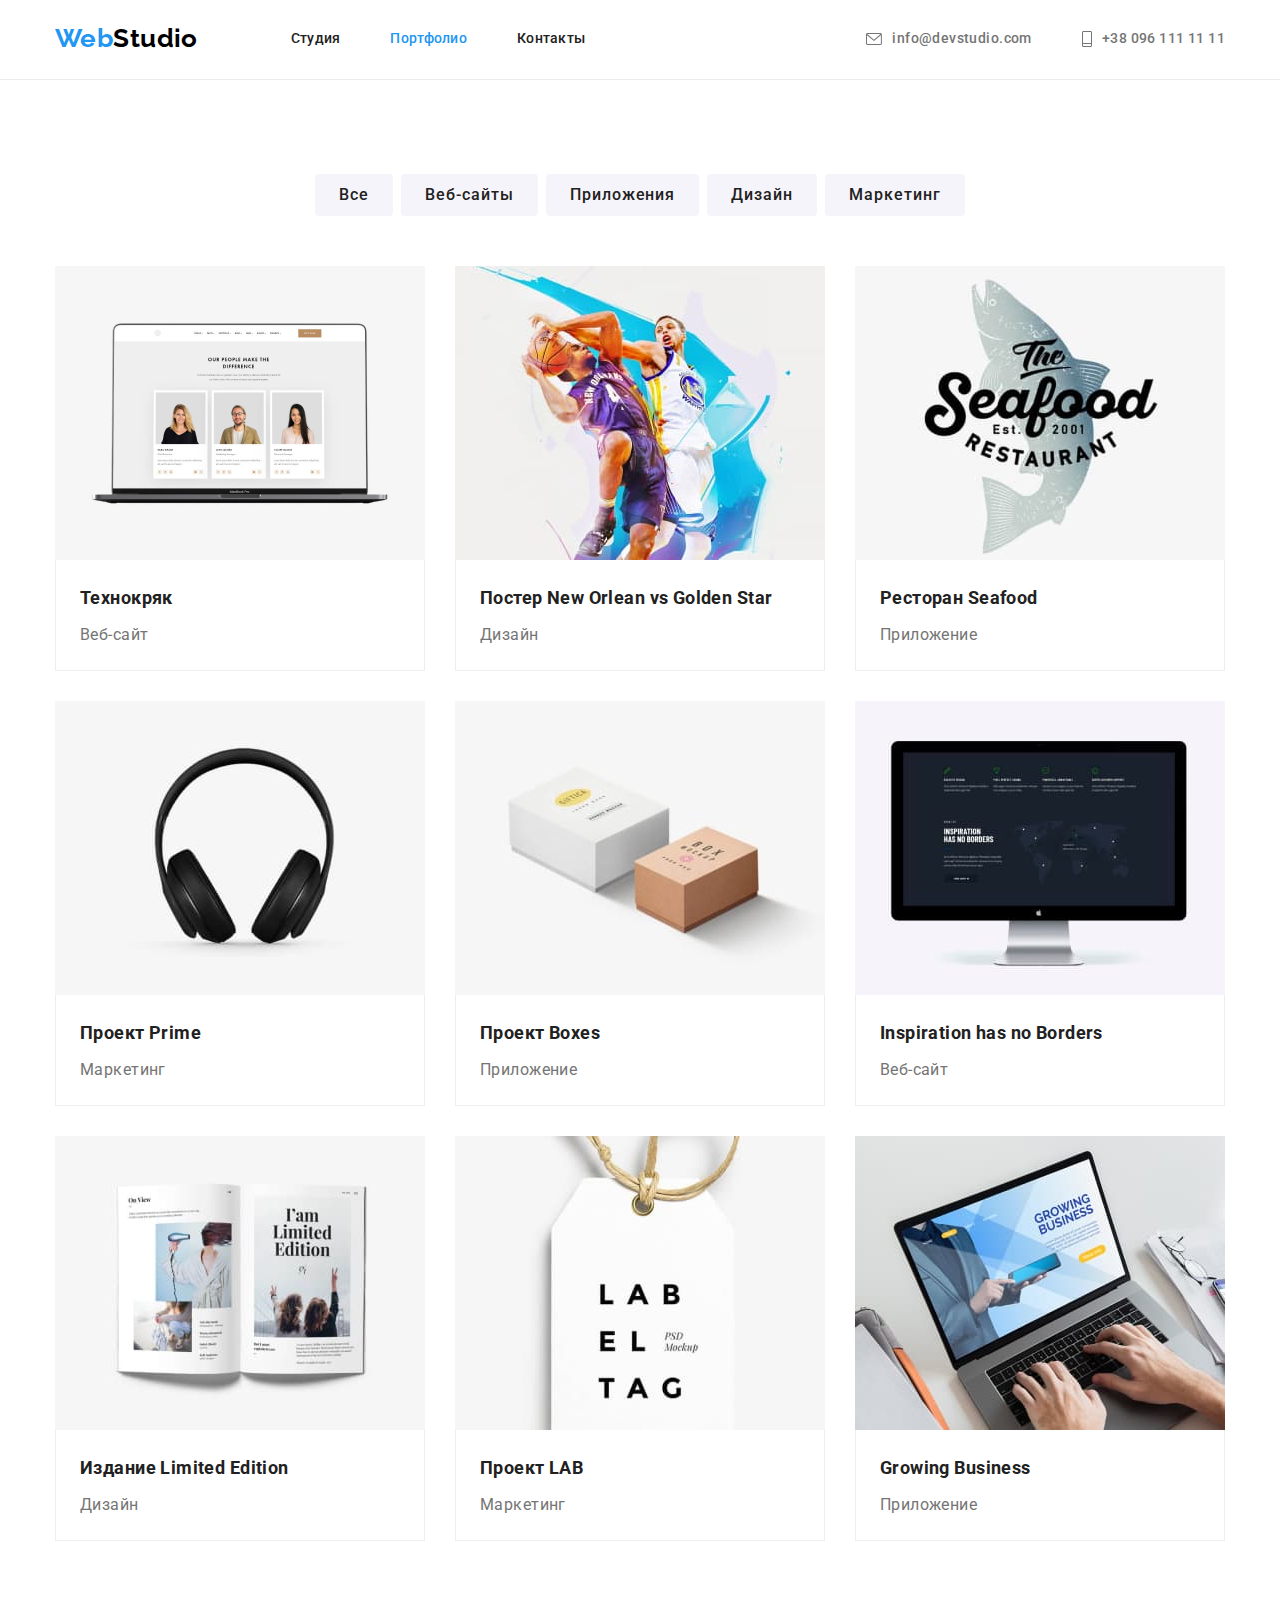
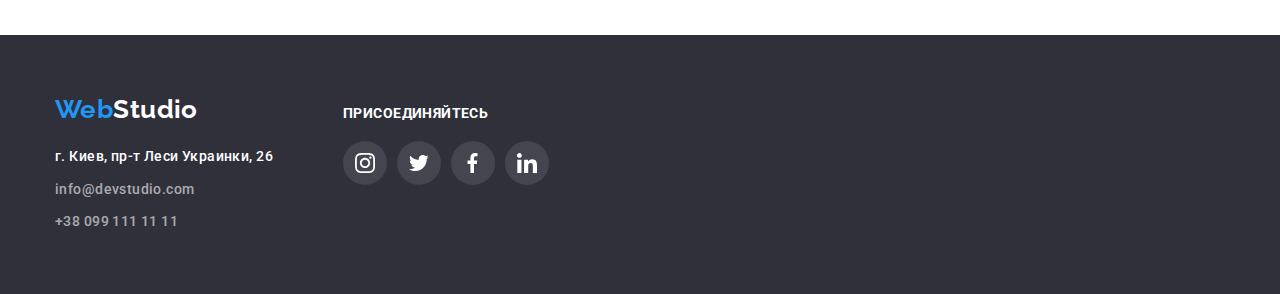
==== commit 6d02c834: "fixed hw after Grygoryi's remarks :)" ====
--- a/portfolio.html
+++ b/portfolio.html
@@ -68,7 +68,7 @@
                     </ul>
                     <ul class="list projects-wrap">
                         <li class="item projects-item-wrap">
-                            <a href="" class="link">
+                            <a href="" class="link projects-item-link">
                                 <img
                                     src="./images/project1.jpg" alt="Сайт
                                     Технокряк" width="370">
@@ -81,7 +81,7 @@
 
                         </li>
                         <li class="item projects-item-wrap">
-                            <a href="" class="link">
+                            <a href="" class="link projects-item-link">
                                 <img
                                     src="./images/project2.jpg" alt="Дизайн
                                     Постер
@@ -97,7 +97,7 @@
                             </a>
                         </li>
                         <li class="item projects-item-wrap">
-                            <a href="" class="link"><img
+                            <a href="" class="link projects-item-link"><img
                                     src="./images/project3.jpg" alt="Ресторан
                                     Seafood" width="370">
                                 <div class="projects-content">
@@ -109,7 +109,7 @@
                             </a>
                         </li>
                         <li class="item projects-item-wrap">
-                            <a href="" class="link"><img
+                            <a href="" class="link projects-item-link"><img
                                     src="./images/project4.jpg" alt="Наушники,
                                     проект Prime" width="370">
                                 <div class="projects-content">
@@ -121,7 +121,7 @@
                             </a>
                         </li>
                         <li class="item projects-item-wrap">
-                            <a href="" class="link"><img
+                            <a href="" class="link projects-item-link"><img
                                     src="./images/project5.jpg" alt="Boxes"
                                     width="370">
                                 <div class="projects-content">
@@ -133,7 +133,7 @@
                             </a>
                         </li>
                         <li class="item projects-item-wrap">
-                            <a href="" class="link">
+                            <a href="" class="link projects-item-link">
                                 <img
                                     src="./images/project6.jpg" alt="сайт
                                     Inspiration has no
@@ -148,7 +148,7 @@
                             </a>
                         </li>
                         <li class="item projects-item-wrap">
-                            <a href="" class="link">
+                            <a href="" class="link projects-item-link">
                                 <img
                                     src="./images/project7.jpg" alt="Издание
                                     Limited
@@ -163,7 +163,7 @@
                             </a>
                         </li>
                         <li class="item projects-item-wrap">
-                            <a href="" class="link">
+                            <a href="" class="link projects-item-link">
                                 <img
                                     src="./images/project8.jpg" alt="Lab El Tag
                                     mock
@@ -177,7 +177,7 @@
                             </a>
                         </li>
                         <li class="item projects-item-wrap">
-                            <a href="" class="link">
+                            <a href="" class="link projects-item-link">
                                 <img
                                     src="./images/project9.jpg" alt="Приложение
                                     Growing Business" width="370">
@@ -187,7 +187,6 @@
                                         Business</h2>
                                     <p class="projects-type-link subtitle-text">Приложение</p>
                                 </div>
-
                             </a>
                         </li>
                     </ul>
--- a/css/styles.css
+++ b/css/styles.css
@@ -11,8 +11,8 @@
   --background-section-color: #2f303a;
 }
 
-.body {
-  font-family: "Roboto", sans-serif;
+body {
+ font-family: "Roboto", sans-serif;
   letter-spacing: 0.03em;
   font-size: 14px;
   color: var(--primary-text-color);
@@ -180,7 +180,6 @@
   padding-top: 200px;
   padding-bottom: 200px;
   max-width: 1600px;
-  height: 600px;
   margin-right: auto;
   margin-left: auto;
 
@@ -373,22 +372,24 @@
     border-radius: 4px;
 }
 
+.our-clients-item + .our-clients-item {
+    margin-left: 30px;
+}
+
+.our-clients-icon {
+    fill: #AFB1B8;
+}
+
 .our-clients-link:hover,
 .our-clients-link:focus {
     border: 1px solid var(--accent-color);
 }
-.our-clients-item + .our-clients-item {
-    margin-left: 30px;
-}
-
-.our-clients-icon {
-    fill: #AFB1B8;
-}
-
-.our-clients-icon:hover, 
-.our-clients-icon:focus {
+
+.our-clients-link:hover .our-clients-icon,
+.our-clients-link:focus .our-clients-icon {
     fill: var(--accent-color);
-}
+} 
+
 
 /* Footer */
 .footer {
@@ -424,7 +425,6 @@
 }
 
 .join-us-title {
-  padding-top: 12px;
   margin-bottom: 20px;
 
   text-transform: uppercase;
@@ -463,6 +463,7 @@
 
 .footer-wrap {
   display: flex;
+  align-items: baseline;
 }
 
 .contact-us-footer {
@@ -525,10 +526,6 @@
   margin: 15px;
 }
 
-.projects-item-wrap:hover, .projects-item-wrap:focus {
-    box-shadow: 0px 1px 1px rgba(0, 0, 0, 0.12), 0px 4px 4px rgba(0, 0, 0, 0.06), 1px 4px 6px rgba(0, 0, 0, 0.16);
-}
-
 .projects-content {
   padding: 20px 24px;
 
@@ -536,4 +533,13 @@
   border-top: none;
 }
 
-
+.projects-item-link{
+    display: block;
+}
+
+.projects-item-link:hover,
+.projects-item-link:focus {
+    box-shadow: 0px 1px 1px rgba(0, 0, 0, 0.12), 0px 4px 4px rgba(0, 0, 0, 0.06), 1px 4px 6px rgba(0, 0, 0, 0.16);
+}
+
+
